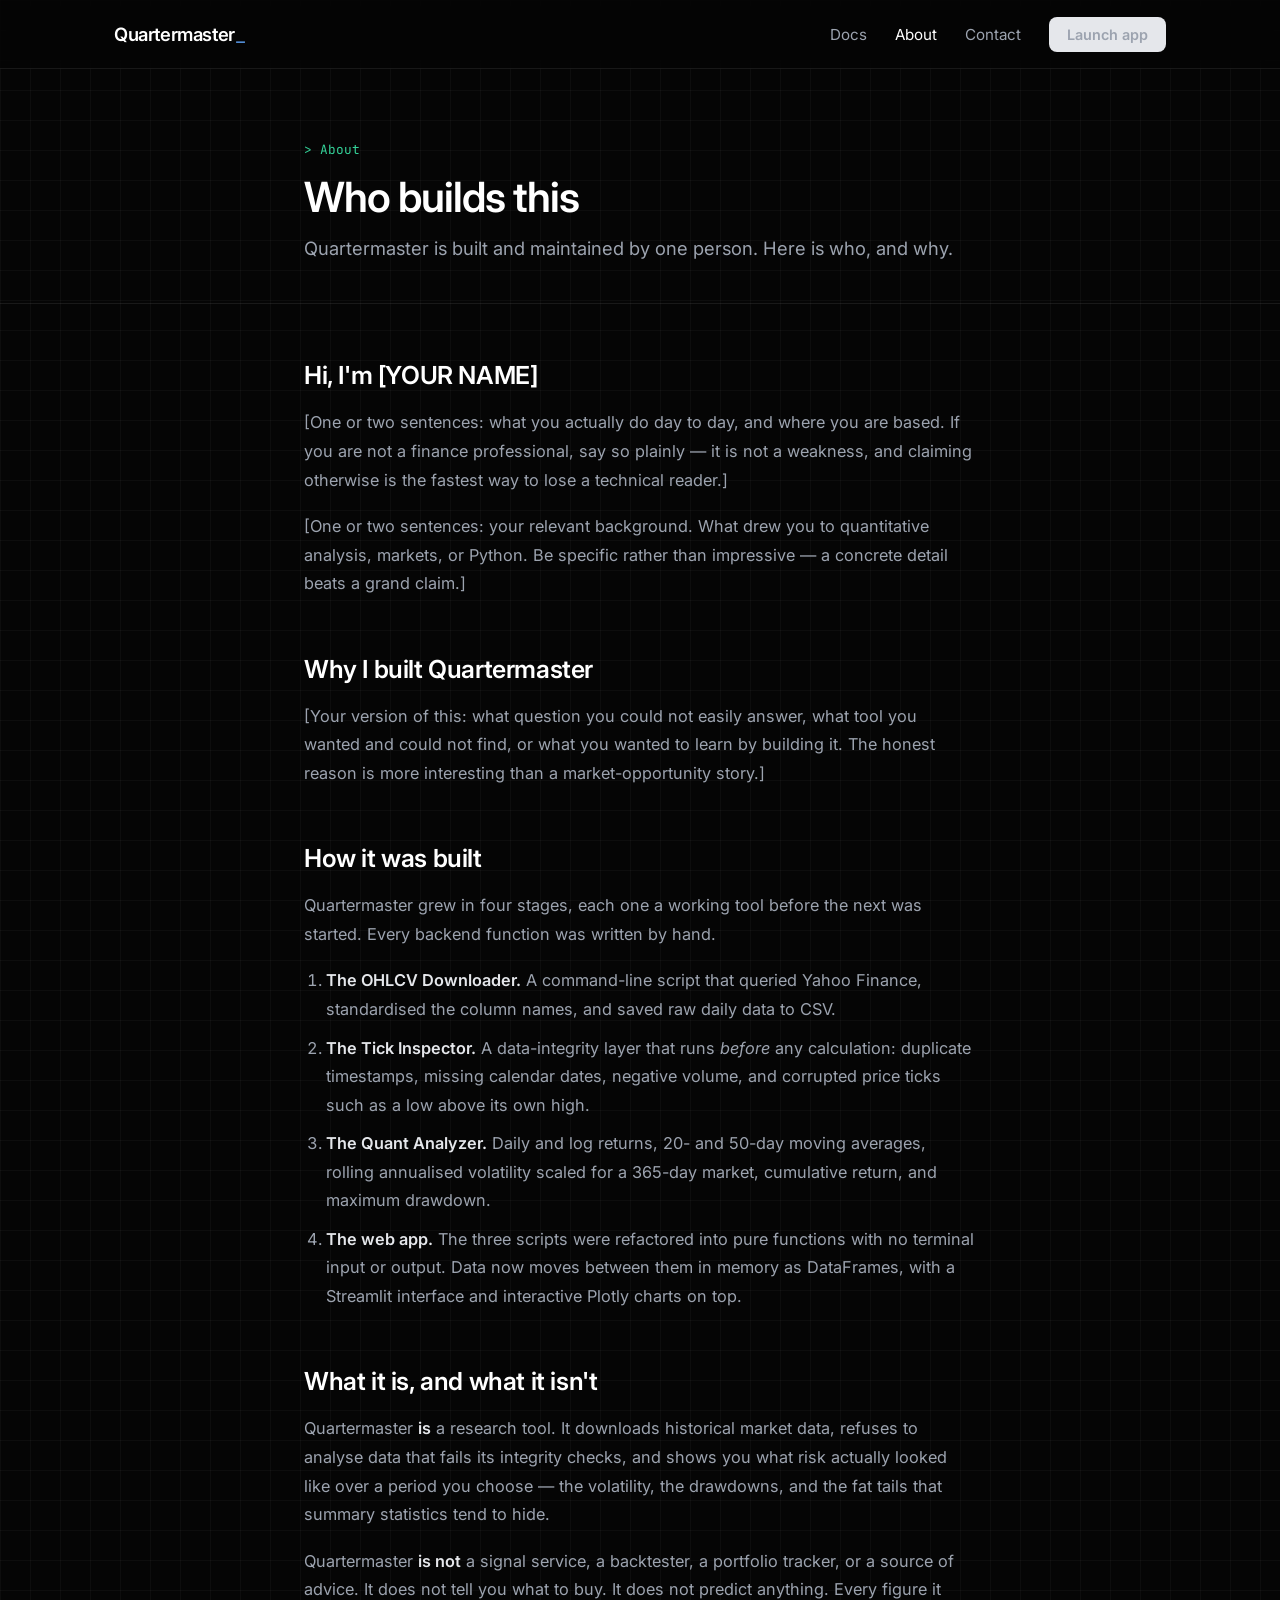
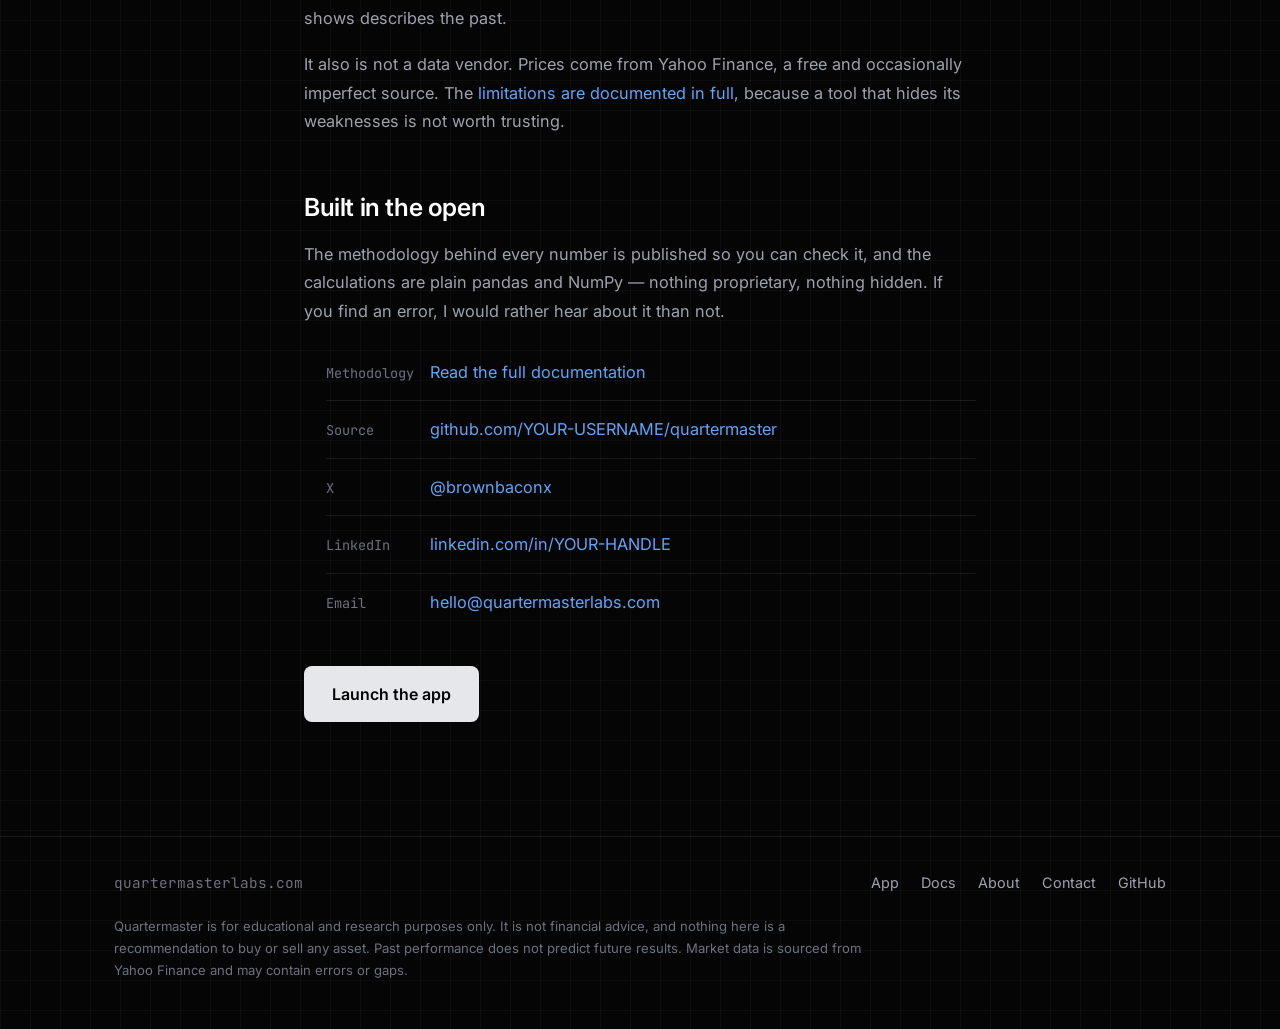
==== site/about.html @ 020c86d5 "updated the website" ====
<!DOCTYPE html>
<html lang="en">
<head>
    <meta charset="UTF-8">
    <meta name="viewport" content="width=device-width, initial-scale=1.0">
    <title>About | Quartermaster</title>
    <meta name="description" content="Who builds Quartermaster, and why.">

    <meta property="og:title" content="About Quartermaster">
    <meta property="og:description" content="Who builds Quartermaster, and why.">
    <meta property="og:type" content="website">
    <meta property="og:url" content="https://quartermasterlabs.com/about.html">
    <meta property="og:image" content="https://quartermasterlabs.com/assets/og-image.png">
    <meta name="twitter:card" content="summary_large_image">

    <link rel="icon" href="assets/favicon.ico">
    <link href="https://fonts.googleapis.com/css2?family=Inter:wght@400;500;600&family=JetBrains+Mono:wght@400;700&display=swap" rel="stylesheet">
    <link rel="stylesheet" href="assets/styles.css">
</head>
<body>

<a class="skip-link" href="#main">Skip to content</a>

<nav class="site-nav">
    <div class="wrap">
        <a class="nav-brand" href="index.html">Quartermaster<span class="mono-accent">_</span></a>
        <div class="nav-links">
            <a href="docs.html">Docs</a>
            <a href="about.html" aria-current="page">About</a>
            <a href="contact.html">Contact</a>
            <a class="cta-button small" href="https://app.quartermasterlabs.com">Launch app</a>
        </div>
    </div>
</nav>

<main id="main">

    <header class="page-header">
        <div class="prose">
            <p class="eyebrow">About</p>
            <h1>Who builds this</h1>
            <p class="lede">
                Quartermaster is built and maintained by one person. Here is who, and why.
            </p>
        </div>
    </header>

    <div class="content">
        <div class="prose">

            <!-- ================================================================
                 PLACEHOLDER — replace everything in this section with your own
                 words. Two or three short paragraphs. State plainly what you
                 actually do; do not inflate it. Understatement reads as credible
                 to the audience you are targeting.
                 ================================================================ -->
            <h2>Hi, I'm [YOUR NAME]</h2>

            <p>
                [One or two sentences: what you actually do day to day, and where you are based.
                If you are not a finance professional, say so plainly — it is not a weakness,
                and claiming otherwise is the fastest way to lose a technical reader.]
            </p>

            <p>
                [One or two sentences: your relevant background. What drew you to quantitative
                analysis, markets, or Python. Be specific rather than impressive — a concrete
                detail beats a grand claim.]
            </p>

            <h2>Why I built Quartermaster</h2>

            <p>
                [Your version of this: what question you could not easily answer, what tool you
                wanted and could not find, or what you wanted to learn by building it. The honest
                reason is more interesting than a market-opportunity story.]
            </p>

            <!-- ============================== end of placeholder section ====== -->

            <h2>How it was built</h2>

            <p>
                Quartermaster grew in four stages, each one a working tool before the next was
                started. Every backend function was written by hand.
            </p>

            <ol>
                <li>
                    <strong>The OHLCV Downloader.</strong> A command-line script that queried
                    Yahoo Finance, standardised the column names, and saved raw daily data to CSV.
                </li>
                <li>
                    <strong>The Tick Inspector.</strong> A data-integrity layer that runs
                    <em>before</em> any calculation: duplicate timestamps, missing calendar dates,
                    negative volume, and corrupted price ticks such as a low above its own high.
                </li>
                <li>
                    <strong>The Quant Analyzer.</strong> Daily and log returns, 20- and 50-day
                    moving averages, rolling annualised volatility scaled for a 365-day market,
                    cumulative return, and maximum drawdown.
                </li>
                <li>
                    <strong>The web app.</strong> The three scripts were refactored into pure
                    functions with no terminal input or output. Data now moves between them in
                    memory as DataFrames, with a Streamlit interface and interactive Plotly charts
                    on top.
                </li>
            </ol>

            <h2>What it is, and what it isn't</h2>

            <p>
                Quartermaster <strong>is</strong> a research tool. It downloads historical market
                data, refuses to analyse data that fails its integrity checks, and shows you what
                risk actually looked like over a period you choose — the volatility, the drawdowns,
                and the fat tails that summary statistics tend to hide.
            </p>

            <p>
                Quartermaster <strong>is not</strong> a signal service, a backtester, a portfolio
                tracker, or a source of advice. It does not tell you what to buy. It does not
                predict anything. Every figure it shows describes the past.
            </p>

            <p>
                It also is not a data vendor. Prices come from Yahoo Finance, a free and
                occasionally imperfect source. The
                <a href="docs.html#limitations">limitations are documented in full</a>, because a
                tool that hides its weaknesses is not worth trusting.
            </p>

            <h2>Built in the open</h2>

            <p>
                The methodology behind every number is published so you can check it, and the
                calculations are plain pandas and NumPy — nothing proprietary, nothing hidden.
                If you find an error, I would rather hear about it than not.
            </p>

            <ul class="link-list">
                <li>
                    <span class="label">Methodology</span>
                    <a href="docs.html">Read the full documentation</a>
                </li>
                <li>
                    <span class="label">Source</span>
                    <!-- PLACEHOLDER: your repo URL, or remove this row if the repo stays private -->
                    <a href="https://github.com/YOUR-USERNAME/quartermaster">github.com/YOUR-USERNAME/quartermaster</a>
                </li>
                <li>
                    <span class="label">X</span>
                    <a href="https://x.com/brownbaconx" rel="me">@brownbaconx</a>
                </li>
                <li>
                    <span class="label">LinkedIn</span>
                    <!-- PLACEHOLDER: your LinkedIn URL -->
                    <a href="https://www.linkedin.com/in/YOUR-HANDLE/" rel="me">linkedin.com/in/YOUR-HANDLE</a>
                </li>
                <li>
                    <span class="label">Email</span>
                    <!-- PLACEHOLDER: confirm this address exists before launch -->
                    <a href="mailto:hello@quartermasterlabs.com">hello@quartermasterlabs.com</a>
                </li>
            </ul>

            <p style="margin-top:36px;">
                <a class="cta-button" href="https://app.quartermasterlabs.com">Launch the app</a>
            </p>

        </div>
    </div>
</main>

<footer class="site-footer">
    <div class="wrap">
        <div class="footer-top">
            <span class="footer-brand">quartermasterlabs.com</span>
            <div class="footer-links">
                <a href="https://app.quartermasterlabs.com">App</a>
                <a href="docs.html">Docs</a>
                <a href="about.html">About</a>
                <a href="contact.html">Contact</a>
                <a href="https://github.com/YOUR-USERNAME/quartermaster">GitHub</a>
            </div>
        </div>
        <p class="disclaimer">
            Quartermaster is for educational and research purposes only. It is not financial advice,
            and nothing here is a recommendation to buy or sell any asset. Past performance does not
            predict future results. Market data is sourced from Yahoo Finance and may contain errors
            or gaps.
        </p>
    </div>
</footer>

</body>
</html>
---- site/assets/styles.css ----
/* ==========================================================================
   Quartermaster — shared stylesheet
   Tokens taken from the original index.html so every page matches.
   ========================================================================== */

:root {
  --bg:          #050505;
  --grid:        rgba(255, 255, 255, 0.03);
  --text:        #E5E7EB;
  --text-muted:  #9CA3AF;
  --text-dim:    #6B7280;
  --white:       #FFFFFF;
  --green:       #34D399;
  --green-bg:    rgba(16, 185, 129, 0.10);
  --green-br:    rgba(16, 185, 129, 0.20);
  --blue:        #60A5FA;
  --red:         #EF4444;
  --rule:        rgba(255, 255, 255, 0.08);
  --panel:       rgba(255, 255, 255, 0.02);

  --sans: 'Inter', -apple-system, BlinkMacSystemFont, 'Segoe UI', sans-serif;
  --mono: 'JetBrains Mono', 'SF Mono', Menlo, Consolas, monospace;

  --wrap: 1100px;   /* nav, footer, wide layouts */
  --prose: 720px;   /* reading width */
}

/* --------------------------------------------------------------- base --- */

*, *::before, *::after { box-sizing: border-box; }

html { scroll-behavior: smooth; }

body {
  font-family: var(--sans);
  background-color: var(--bg);
  background-image:
    linear-gradient(var(--grid) 1px, transparent 1px),
    linear-gradient(90deg, var(--grid) 1px, transparent 1px);
  background-size: 30px 30px;
  color: var(--text);
  margin: 0;
  padding: 0;
  min-height: 100vh;
  display: flex;
  flex-direction: column;
  -webkit-font-smoothing: antialiased;
}

main { flex: 1 0 auto; }

a { color: var(--blue); text-decoration: none; }
a:hover { text-decoration: underline; }

/* Keyboard users must always be able to see where they are. */
a:focus-visible,
button:focus-visible {
  outline: 2px solid var(--green);
  outline-offset: 3px;
  border-radius: 2px;
}

.skip-link {
  position: absolute;
  left: -9999px;
  top: 0;
  background: var(--text);
  color: var(--bg);
  padding: 10px 16px;
  border-radius: 0 0 8px 0;
  font-weight: 600;
  z-index: 100;
}
.skip-link:focus { left: 0; }

.wrap  { max-width: var(--wrap);  margin: 0 auto; padding: 0 24px; }
.prose { max-width: var(--prose); margin: 0 auto; padding: 0 24px; }

.mono-accent { font-family: var(--mono); color: var(--blue); font-weight: 400; }

/* ---------------------------------------------------------------- nav --- */

.site-nav {
  border-bottom: 1px solid var(--rule);
  background: rgba(5, 5, 5, 0.85);
  backdrop-filter: blur(8px);
  position: sticky;
  top: 0;
  z-index: 50;
}

.site-nav .wrap {
  display: flex;
  align-items: center;
  justify-content: space-between;
  gap: 20px;
  height: 68px;
}

.nav-brand {
  font-size: 1.15rem;
  font-weight: 600;
  color: var(--white);
  letter-spacing: -0.4px;
}
.nav-brand:hover { text-decoration: none; }

.nav-links {
  display: flex;
  align-items: center;
  gap: 28px;
  font-size: 0.95rem;
}

.nav-links a {
  color: var(--text-muted);
  transition: color 0.15s;
}
.nav-links a:hover { color: var(--white); text-decoration: none; }
.nav-links a[aria-current="page"] { color: var(--white); }

/* ------------------------------------------------------------ buttons --- */

.cta-button {
  display: inline-block;
  padding: 14px 28px;
  background-color: var(--text);
  color: var(--bg);
  text-decoration: none;
  border-radius: 8px;
  font-weight: 600;
  font-size: 1rem;
  transition: background-color 0.2s, transform 0.1s;
}
.cta-button:hover { background-color: var(--white); text-decoration: none; }
.cta-button:active { transform: scale(0.98); }

.cta-button.small { padding: 9px 18px; font-size: 0.9rem; }

.ghost-button {
  display: inline-block;
  padding: 13px 27px;
  border: 1px solid var(--rule);
  border-radius: 8px;
  color: var(--text);
  font-weight: 500;
  font-size: 1rem;
  transition: border-color 0.2s, background-color 0.2s;
}
.ghost-button:hover {
  border-color: var(--text-dim);
  background: var(--panel);
  text-decoration: none;
}

/* --------------------------------------------------------------- home --- */

.hero {
  display: flex;
  flex-direction: column;
  justify-content: center;
  align-items: center;
  text-align: center;
  min-height: calc(100vh - 68px - 180px);
  padding: 80px 20px;
}

.hero .container { max-width: 700px; }

.status-badge {
  display: inline-flex;
  align-items: center;
  background-color: var(--green-bg);
  border: 1px solid var(--green-br);
  padding: 6px 14px;
  border-radius: 20px;
  font-family: var(--mono);
  font-size: 0.85rem;
  color: var(--green);
  margin-bottom: 24px;
  text-transform: uppercase;
  letter-spacing: 1px;
}

.dot {
  width: 8px;
  height: 8px;
  background-color: var(--green);
  border-radius: 50%;
  margin-right: 10px;
  box-shadow: 0 0 8px var(--green);
  animation: pulse 2s infinite;
}

@keyframes pulse {
  0%   { opacity: 1; }
  50%  { opacity: 0.3; }
  100% { opacity: 1; }
}

@media (prefers-reduced-motion: reduce) {
  .dot { animation: none; }
  html { scroll-behavior: auto; }
}

.hero h1 {
  font-size: 3.5rem;
  margin: 0 0 16px 0;
  letter-spacing: -1.5px;
  font-weight: 600;
  color: var(--white);
}

p.description {
  font-size: 1.2rem;
  line-height: 1.6;
  color: var(--text-muted);
  margin-bottom: 40px;
}

.features {
  display: flex;
  justify-content: center;
  flex-wrap: wrap;
  gap: 24px;
  margin-bottom: 48px;
  font-family: var(--mono);
  font-size: 0.9rem;
  color: var(--text-dim);
}
.features span::before {
  content: '>';
  color: var(--green);
  margin-right: 6px;
}

.hero-actions {
  display: flex;
  gap: 14px;
  justify-content: center;
  flex-wrap: wrap;
}

/* --------------------------------------------------------- page header --- */

.page-header {
  padding: 72px 0 40px;
  border-bottom: 1px solid var(--rule);
  margin-bottom: 48px;
}

.page-header h1 {
  font-size: 2.6rem;
  font-weight: 600;
  letter-spacing: -1px;
  color: var(--white);
  margin: 0 0 12px;
}

.page-header .lede {
  font-size: 1.15rem;
  line-height: 1.6;
  color: var(--text-muted);
  margin: 0;
}

.eyebrow {
  font-family: var(--mono);
  font-size: 0.8rem;
  color: var(--green);
  margin: 0 0 14px;
}
.eyebrow::before { content: '> '; }

/* --------------------------------------------------------- prose body --- */

.content { padding-bottom: 96px; }

.content h2 {
  font-size: 1.55rem;
  font-weight: 600;
  color: var(--white);
  letter-spacing: -0.4px;
  margin: 56px 0 18px;
  scroll-margin-top: 90px;
}

.content h3 {
  font-size: 1.15rem;
  font-weight: 600;
  color: var(--text);
  margin: 36px 0 12px;
  scroll-margin-top: 90px;
}

.content p,
.content li {
  font-size: 1.02rem;
  line-height: 1.75;
  color: var(--text-muted);
}

.content p { margin: 0 0 18px; }

.content strong { color: var(--text); font-weight: 600; }

.content ul, .content ol { padding-left: 22px; margin: 0 0 20px; }
.content li { margin-bottom: 10px; }

.content hr {
  border: 0;
  border-top: 1px solid var(--rule);
  margin: 56px 0;
}

code {
  font-family: var(--mono);
  font-size: 0.88em;
  background: var(--panel);
  border: 1px solid var(--rule);
  border-radius: 4px;
  padding: 2px 6px;
  color: var(--text);
}

pre {
  font-family: var(--mono);
  font-size: 0.86rem;
  line-height: 1.6;
  background: var(--panel);
  border: 1px solid var(--rule);
  border-radius: 8px;
  padding: 18px 20px;
  overflow-x: auto;
  color: var(--text);
}
pre code { background: none; border: 0; padding: 0; }

blockquote {
  margin: 0 0 24px;
  padding: 16px 20px;
  border-left: 2px solid var(--green);
  background: var(--panel);
  border-radius: 0 8px 8px 0;
}
blockquote p:last-child { margin-bottom: 0; }

/* -------------------------------------------------------------- table --- */

.table-scroll { overflow-x: auto; margin: 0 0 24px; }

table {
  width: 100%;
  border-collapse: collapse;
  font-size: 0.95rem;
  min-width: 480px;
}

th, td {
  text-align: left;
  padding: 12px 14px;
  border-bottom: 1px solid var(--rule);
  vertical-align: top;
}

th {
  color: var(--text);
  font-weight: 600;
  font-size: 0.85rem;
  letter-spacing: 0.3px;
  border-bottom-color: var(--text-dim);
}

td { color: var(--text-muted); line-height: 1.6; }

.tag-stop { color: var(--red); font-family: var(--mono); font-size: 0.85rem; }
.tag-warn { color: var(--green); font-family: var(--mono); font-size: 0.85rem; }

/* --------------------------------------------------------------- card --- */

.card {
  border: 1px solid var(--rule);
  border-radius: 10px;
  padding: 24px 26px;
  background: var(--panel);
  margin: 0 0 20px;
}
.card h3 { margin-top: 0; }
.card p:last-child { margin-bottom: 0; }

.link-list { list-style: none; padding: 0; margin: 0; }
.link-list li {
  display: flex;
  gap: 14px;
  align-items: baseline;
  padding: 14px 0;
  border-bottom: 1px solid var(--rule);
  margin: 0;
}
.link-list li:last-child { border-bottom: 0; }
.link-list .label {
  font-family: var(--mono);
  font-size: 0.85rem;
  color: var(--text-dim);
  min-width: 90px;
  flex-shrink: 0;
}

.meta-line {
  font-family: var(--mono);
  font-size: 0.82rem;
  color: var(--text-dim);
  margin: 0 0 40px;
}

/* --------------------------------------------------------- docs layout --- */

.docs-layout {
  display: grid;
  grid-template-columns: 220px minmax(0, 1fr);
  gap: 56px;
  align-items: start;
}

/* Grid children default to min-width:auto, which lets a wide <pre> or table
   stretch the whole track and push the page sideways on a phone. */
.docs-layout > * { min-width: 0; }

.toc {
  position: sticky;
  top: 92px;
  font-size: 0.9rem;
  border-left: 1px solid var(--rule);
  padding-left: 18px;
}

.toc p {
  font-family: var(--mono);
  font-size: 0.78rem;
  color: var(--text-dim);
  text-transform: uppercase;
  letter-spacing: 1px;
  margin: 0 0 14px;
}

.toc ol { list-style: none; padding: 0; margin: 0; counter-reset: toc; }
.toc li { margin-bottom: 9px; }
.toc a { color: var(--text-muted); }
.toc a:hover { color: var(--white); text-decoration: none; }

/* ------------------------------------------------------------- footer --- */

.site-footer {
  border-top: 1px solid var(--rule);
  padding: 36px 0 48px;
  flex-shrink: 0;
}

.footer-top {
  display: flex;
  justify-content: space-between;
  align-items: center;
  flex-wrap: wrap;
  gap: 16px;
  margin-bottom: 24px;
}

.footer-links {
  display: flex;
  gap: 22px;
  font-size: 0.9rem;
  flex-wrap: wrap;
}
.footer-links a { color: var(--text-muted); }
.footer-links a:hover { color: var(--white); text-decoration: none; }

.footer-brand {
  font-family: var(--mono);
  font-size: 0.9rem;
  color: var(--text-dim);
}

.disclaimer {
  font-size: 0.82rem;
  line-height: 1.65;
  color: var(--text-dim);
  margin: 0;
  max-width: 760px;
}

/* --------------------------------------------------------------- math --- */

.katex { font-size: 1.04em; }
.katex-display {
  overflow-x: auto;
  overflow-y: hidden;
  padding: 8px 0 12px;
  margin: 0 0 20px;
}

/* --------------------------------------------------------- responsive --- */

@media (max-width: 860px) {
  .docs-layout { grid-template-columns: 1fr; gap: 32px; }
  .toc {
    position: static;
    border-left: 0;
    border-bottom: 1px solid var(--rule);
    padding: 0 0 24px;
  }
  .toc ol { columns: 2; column-gap: 24px; }
}

@media (max-width: 680px) {
  .site-nav .wrap { height: auto; padding-top: 14px; padding-bottom: 14px; flex-wrap: wrap; }
  .nav-links { gap: 18px; font-size: 0.9rem; width: 100%; }
  .hero h1 { font-size: 2.4rem; letter-spacing: -1px; }
  .page-header { padding-top: 48px; }
  .page-header h1 { font-size: 2rem; }
  p.description { font-size: 1.05rem; }
  .features { gap: 14px; font-size: 0.82rem; }
  .link-list li { flex-direction: column; gap: 4px; }
  .toc ol { columns: 1; }
}
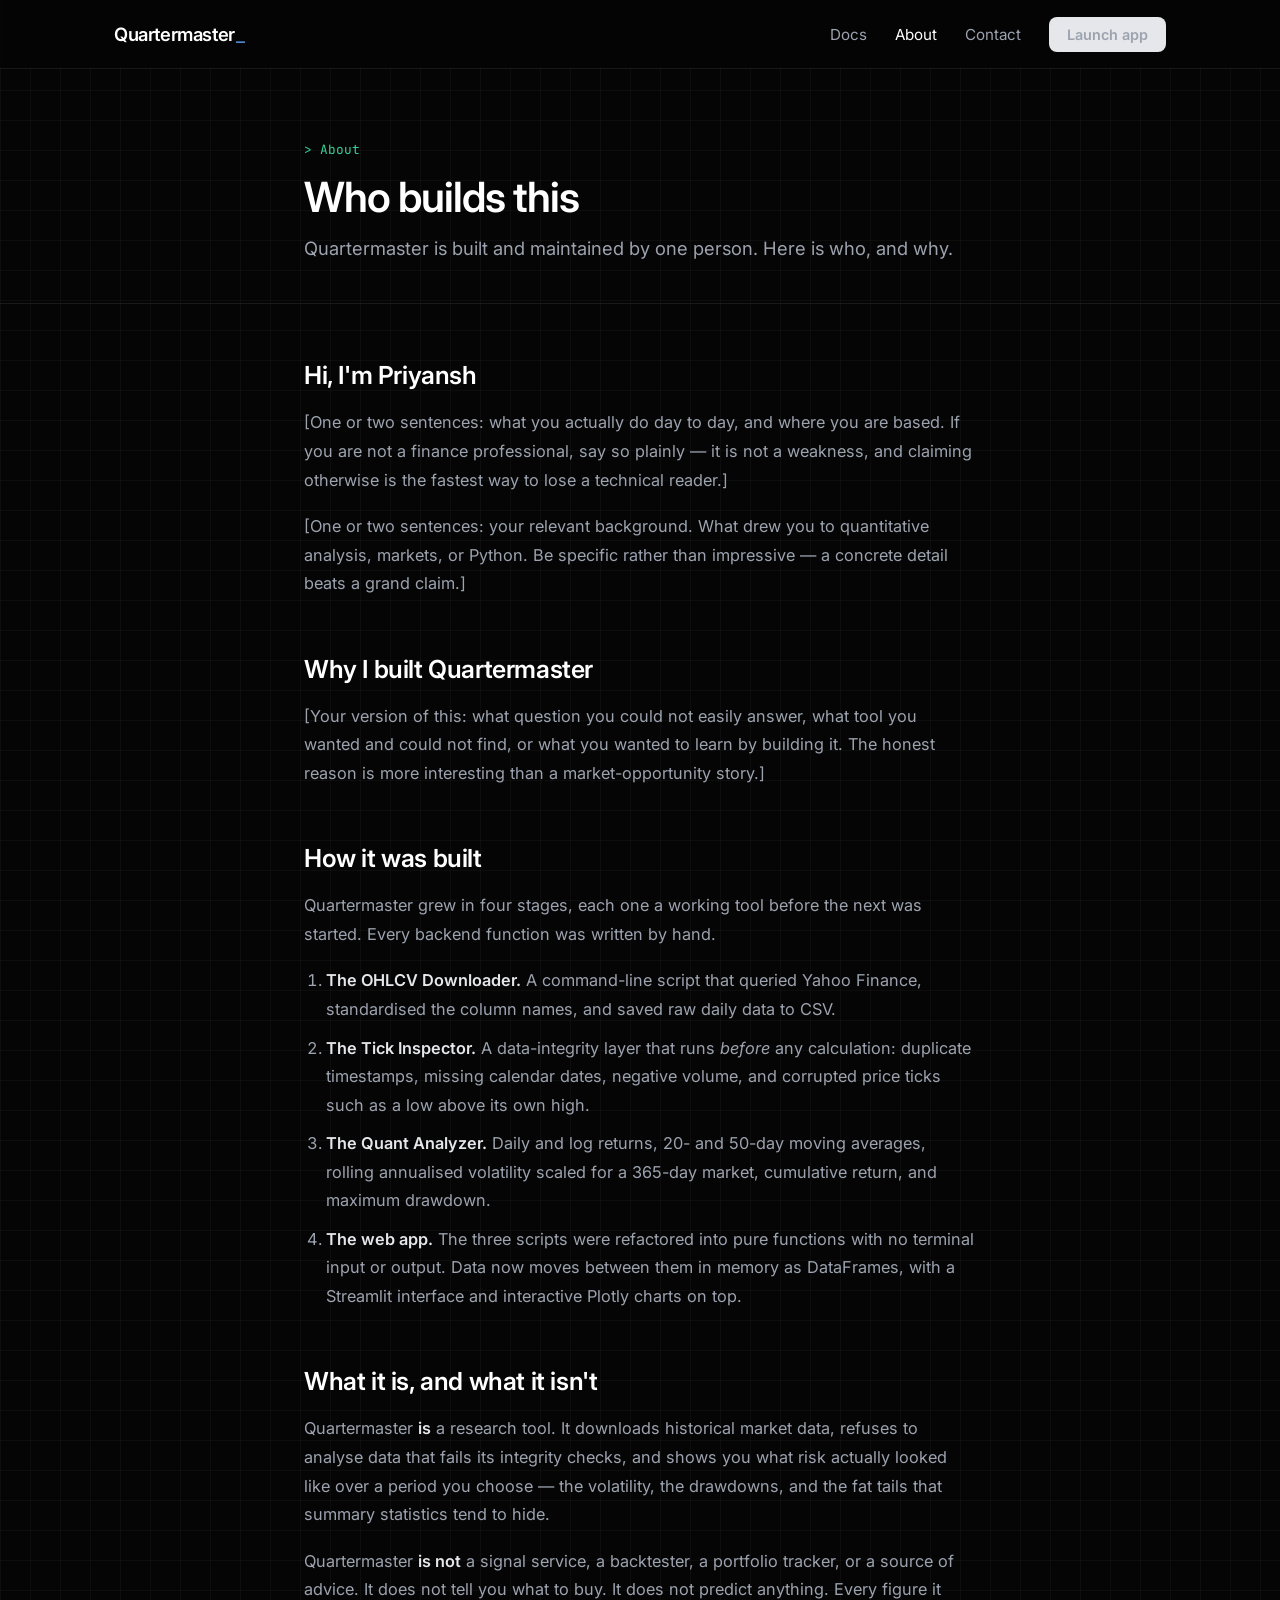
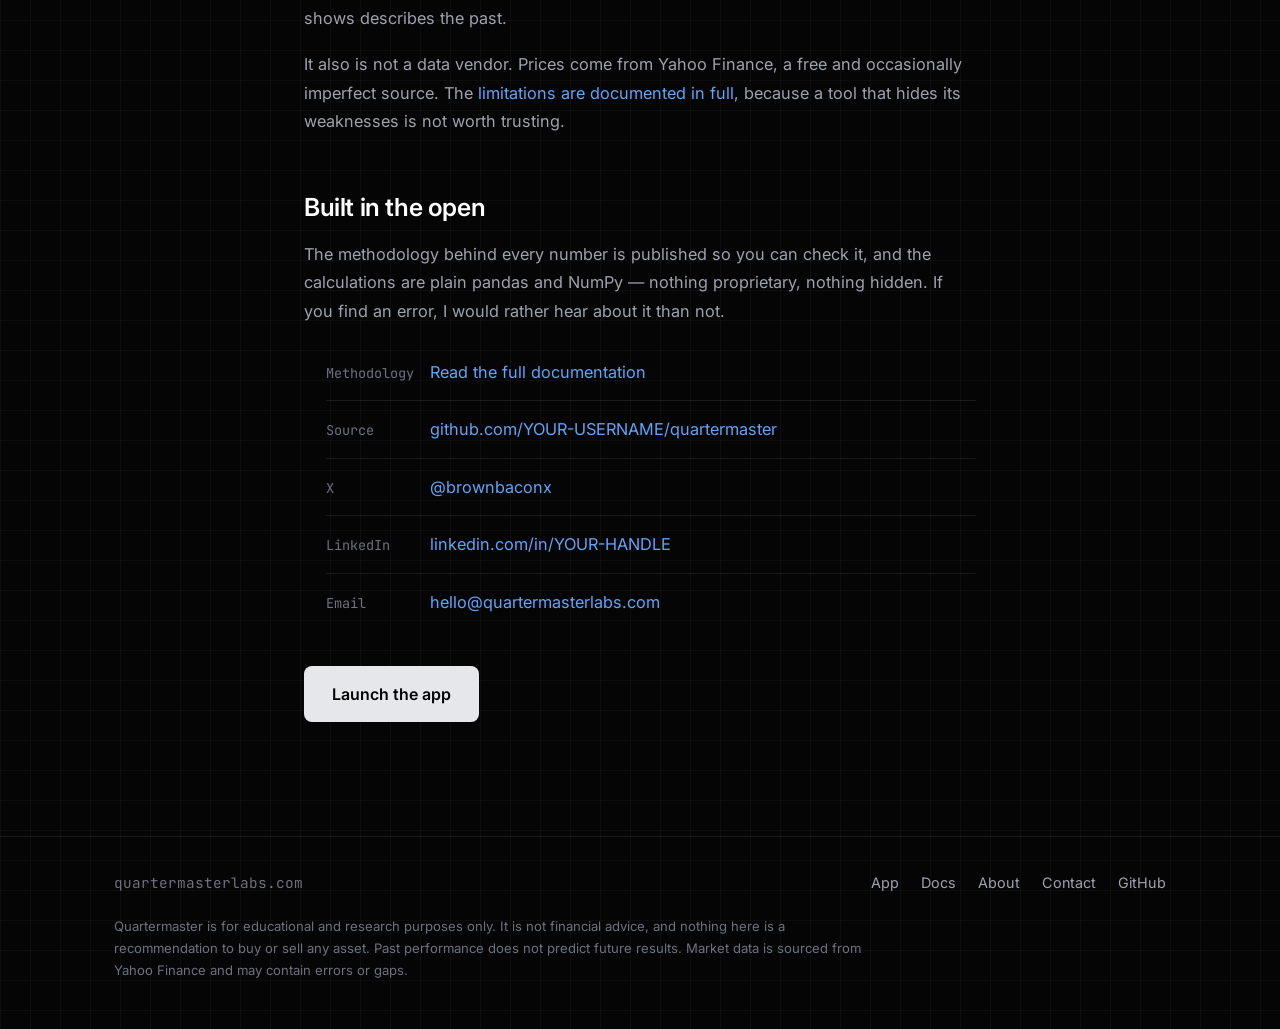
==== commit f56854ab: "fe fixes" ====
--- a/site/about.html
+++ b/site/about.html
@@ -23,7 +23,7 @@
 
 <nav class="site-nav">
     <div class="wrap">
-        <a class="nav-brand" href="index.html">Quartermaster<span class="mono-accent">_</span></a>
+        <a class="nav-brand" href="/">Quartermaster<span class="mono-accent">_</span></a>
         <div class="nav-links">
             <a href="docs.html">Docs</a>
             <a href="about.html" aria-current="page">About</a>
@@ -54,7 +54,7 @@
                  actually do; do not inflate it. Understatement reads as credible
                  to the audience you are targeting.
                  ================================================================ -->
-            <h2>Hi, I'm [YOUR NAME]</h2>
+            <h2>Hi, I'm Priyansh</h2>
 
             <p>
                 [One or two sentences: what you actually do day to day, and where you are based.
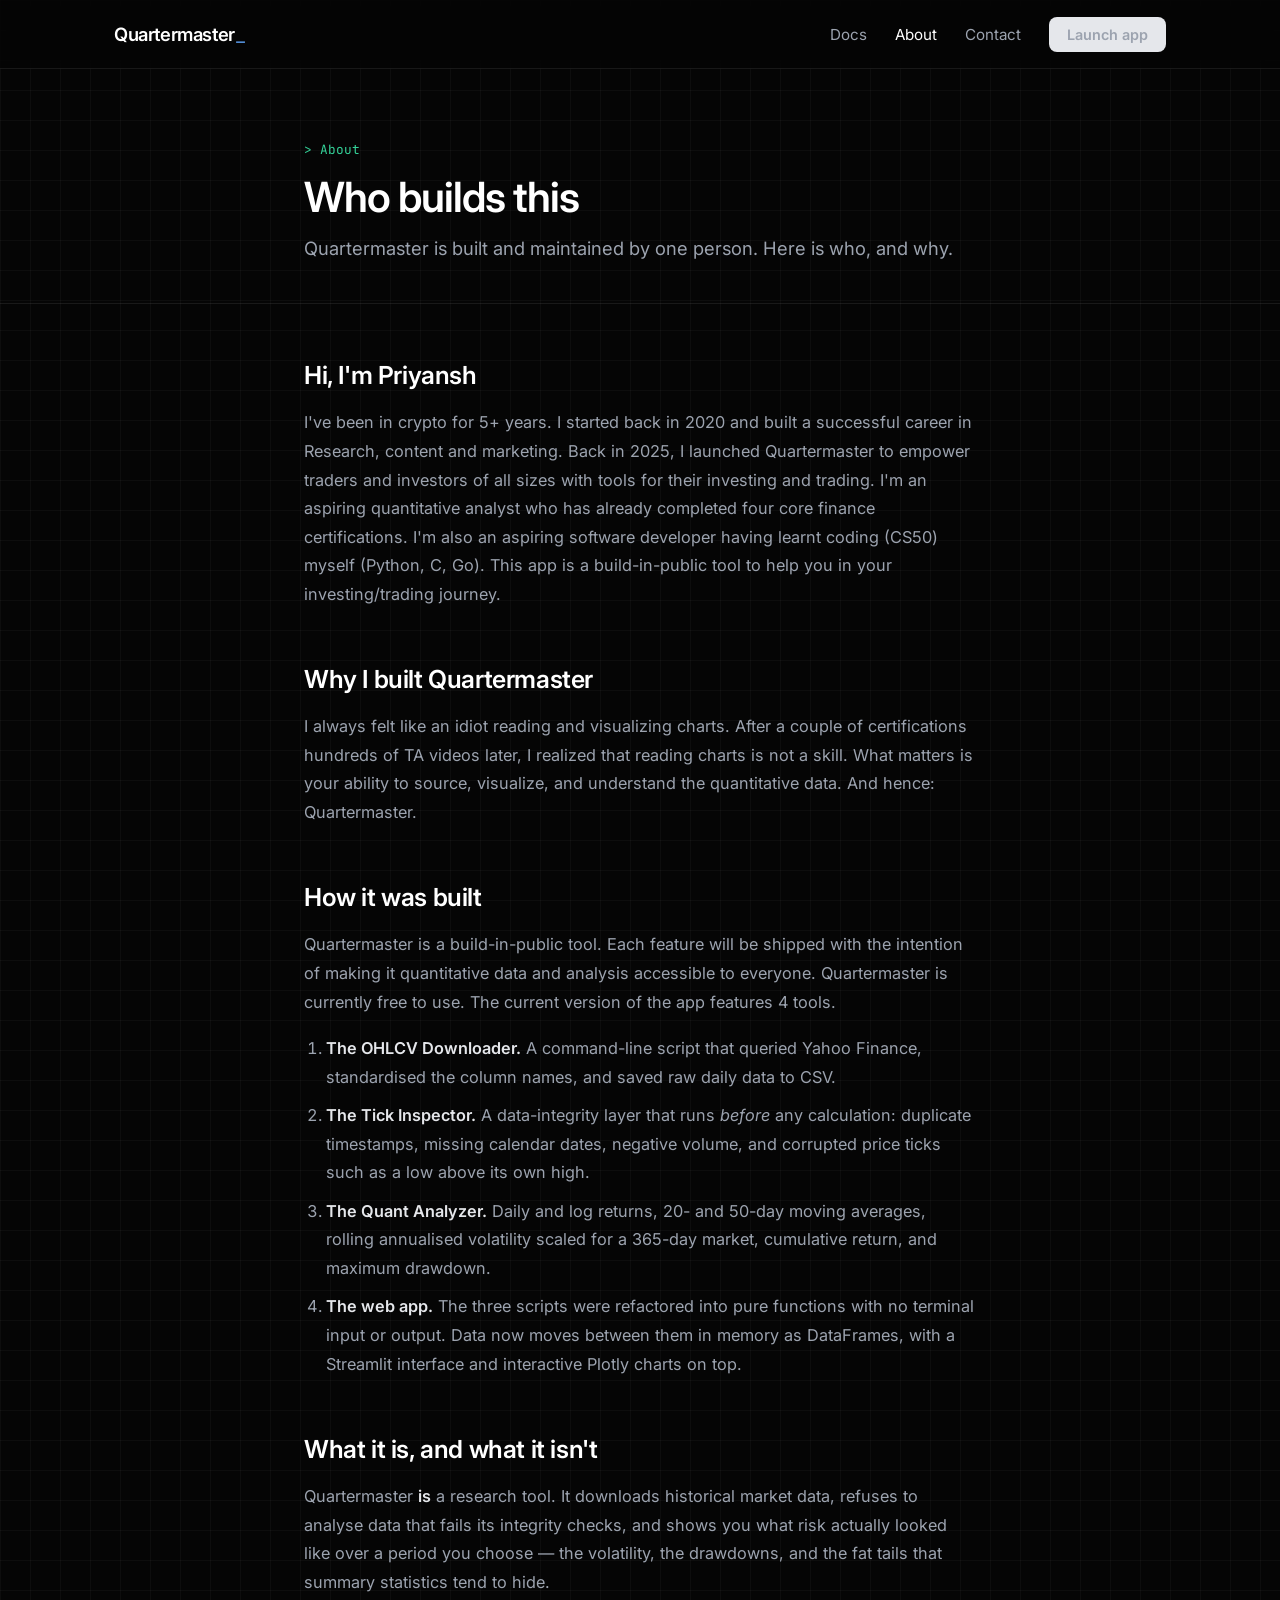
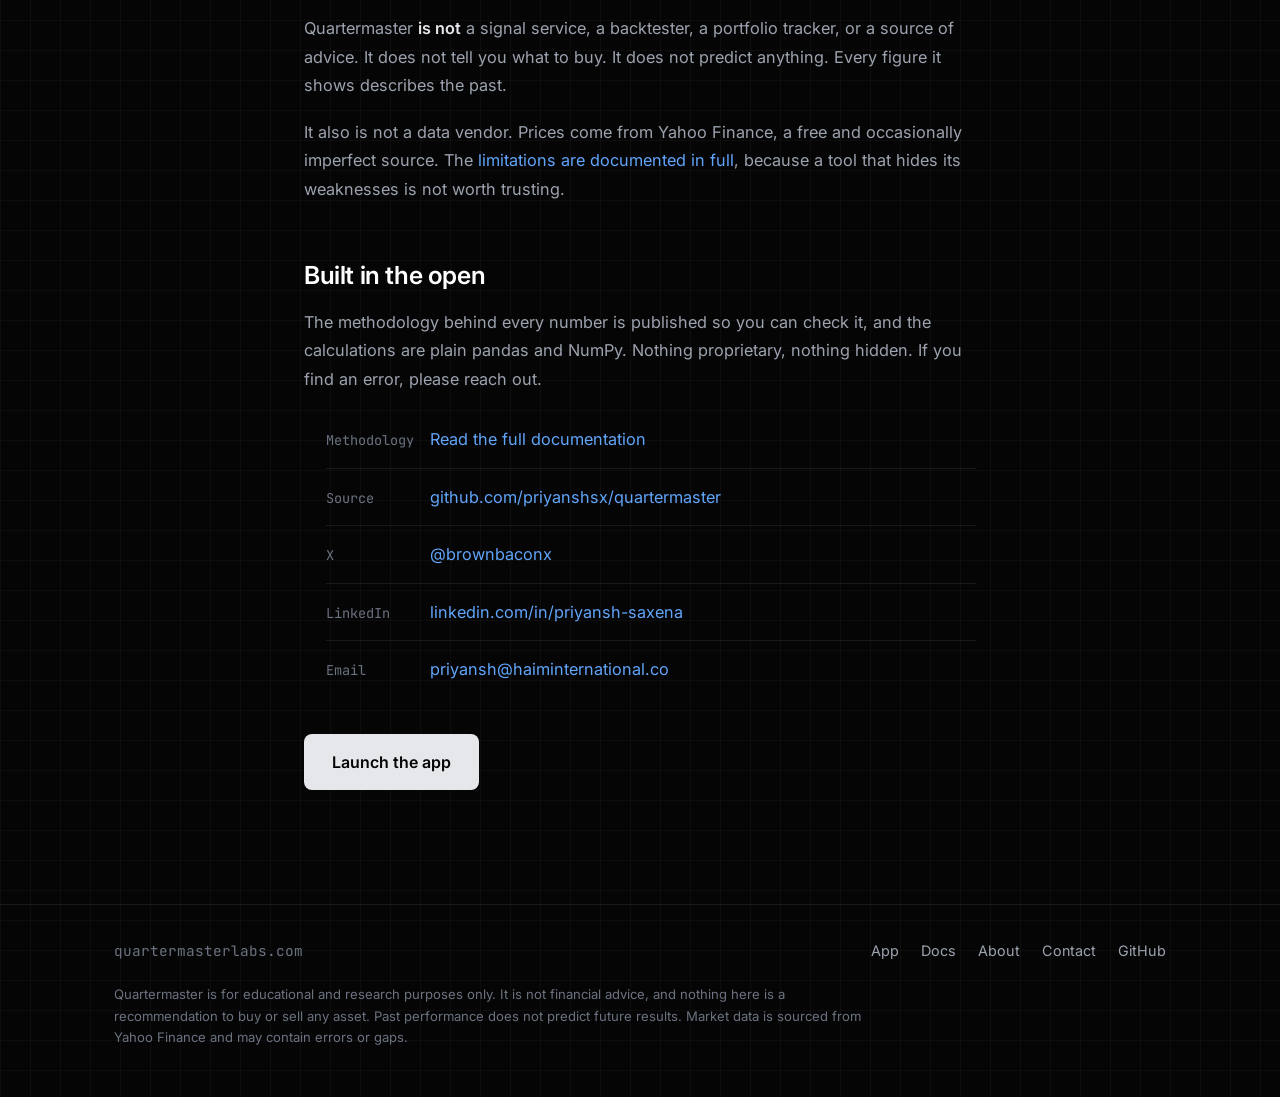
==== commit 1d002e9c: "updated the about page" ====
--- a/site/about.html
+++ b/site/about.html
@@ -48,41 +48,29 @@
     <div class="content">
         <div class="prose">
 
-            <!-- ================================================================
-                 PLACEHOLDER — replace everything in this section with your own
-                 words. Two or three short paragraphs. State plainly what you
-                 actually do; do not inflate it. Understatement reads as credible
-                 to the audience you are targeting.
-                 ================================================================ -->
             <h2>Hi, I'm Priyansh</h2>
 
             <p>
-                [One or two sentences: what you actually do day to day, and where you are based.
-                If you are not a finance professional, say so plainly — it is not a weakness,
-                and claiming otherwise is the fastest way to lose a technical reader.]
-            </p>
-
-            <p>
-                [One or two sentences: your relevant background. What drew you to quantitative
-                analysis, markets, or Python. Be specific rather than impressive — a concrete
-                detail beats a grand claim.]
+                I've been in crypto for 5+ years. I started back in 2020 and built a successful career in Research, content and marketing. 
+                Back in 2025, I launched Quartermaster to empower traders and investors of all sizes with tools for their investing and trading. 
+                I'm an aspiring quantitative analyst who has already completed four core finance certifications. I'm also an aspiring software developer having learnt coding (CS50) myself (Python, C, Go).
+                This app is a build-in-public tool to help you in your investing/trading journey. 
             </p>
 
             <h2>Why I built Quartermaster</h2>
 
             <p>
-                [Your version of this: what question you could not easily answer, what tool you
-                wanted and could not find, or what you wanted to learn by building it. The honest
-                reason is more interesting than a market-opportunity story.]
+                I always felt like an idiot reading and visualizing charts. After a couple of certifications hundreds of TA videos later, 
+                I realized that reading charts is not a skill. What matters is your ability to source, visualize, and understand the quantitative data. 
+                And hence: Quartermaster. 
             </p>
-
-            <!-- ============================== end of placeholder section ====== -->
 
             <h2>How it was built</h2>
 
             <p>
-                Quartermaster grew in four stages, each one a working tool before the next was
-                started. Every backend function was written by hand.
+                Quartermaster is a build-in-public tool. Each feature will be shipped with the intention of making it quantitative data and analysis accessible to everyone. 
+                Quartermaster is currently free to use. 
+                The current version of the app features 4 tools. 
             </p>
 
             <ol>
@@ -134,8 +122,8 @@
 
             <p>
                 The methodology behind every number is published so you can check it, and the
-                calculations are plain pandas and NumPy — nothing proprietary, nothing hidden.
-                If you find an error, I would rather hear about it than not.
+                calculations are plain pandas and NumPy. Nothing proprietary, nothing hidden.
+                If you find an error, please reach out.
             </p>
 
             <ul class="link-list">
@@ -146,7 +134,7 @@
                 <li>
                     <span class="label">Source</span>
                     <!-- PLACEHOLDER: your repo URL, or remove this row if the repo stays private -->
-                    <a href="https://github.com/YOUR-USERNAME/quartermaster">github.com/YOUR-USERNAME/quartermaster</a>
+                    <a href="https://github.com/priyanshsx/quartermaster">github.com/priyanshsx/quartermaster</a>
                 </li>
                 <li>
                     <span class="label">X</span>
@@ -154,13 +142,11 @@
                 </li>
                 <li>
                     <span class="label">LinkedIn</span>
-                    <!-- PLACEHOLDER: your LinkedIn URL -->
-                    <a href="https://www.linkedin.com/in/YOUR-HANDLE/" rel="me">linkedin.com/in/YOUR-HANDLE</a>
+                    <a href="https://www.linkedin.com/in/priyansh-saxena/" rel="me">linkedin.com/in/priyansh-saxena</a>
                 </li>
                 <li>
                     <span class="label">Email</span>
-                    <!-- PLACEHOLDER: confirm this address exists before launch -->
-                    <a href="mailto:hello@quartermasterlabs.com">hello@quartermasterlabs.com</a>
+                    <a href="mailto:priyansh@haiminternational.co">priyansh@haiminternational.co</a>
                 </li>
             </ul>
 
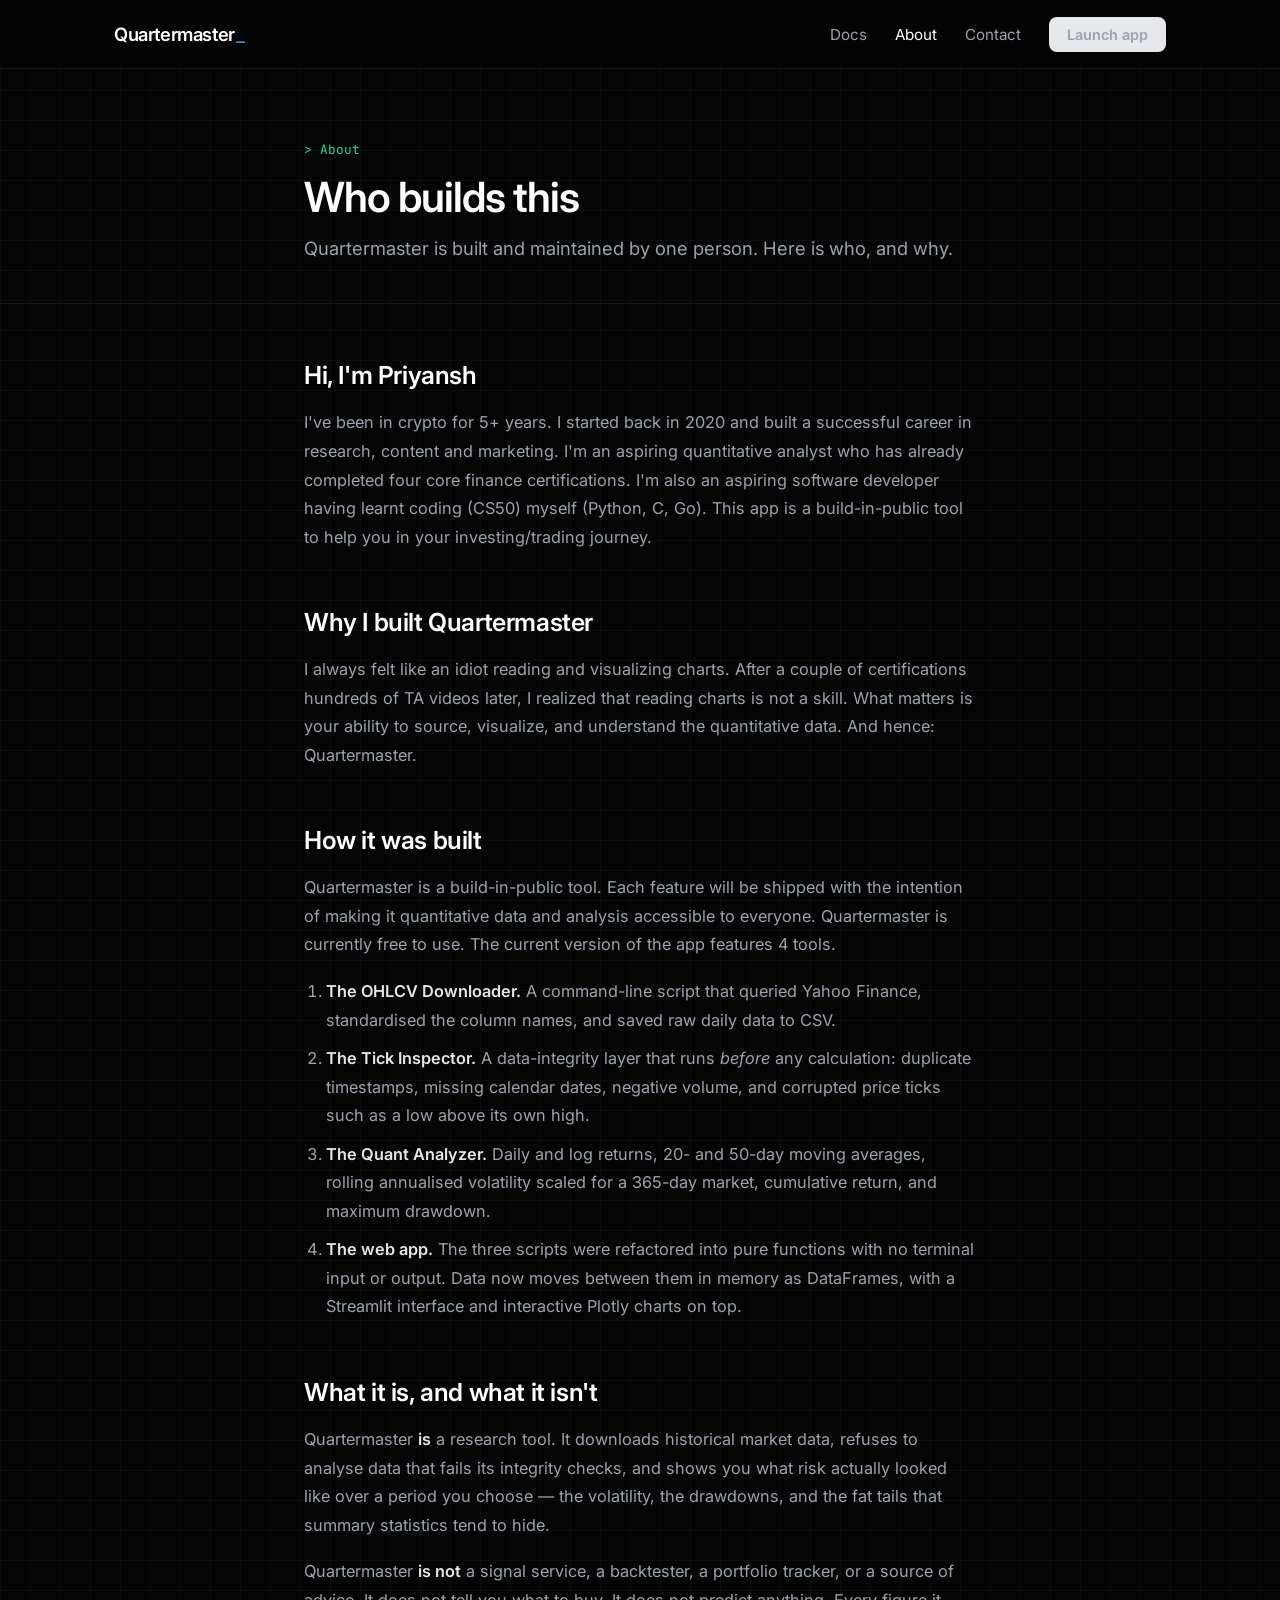
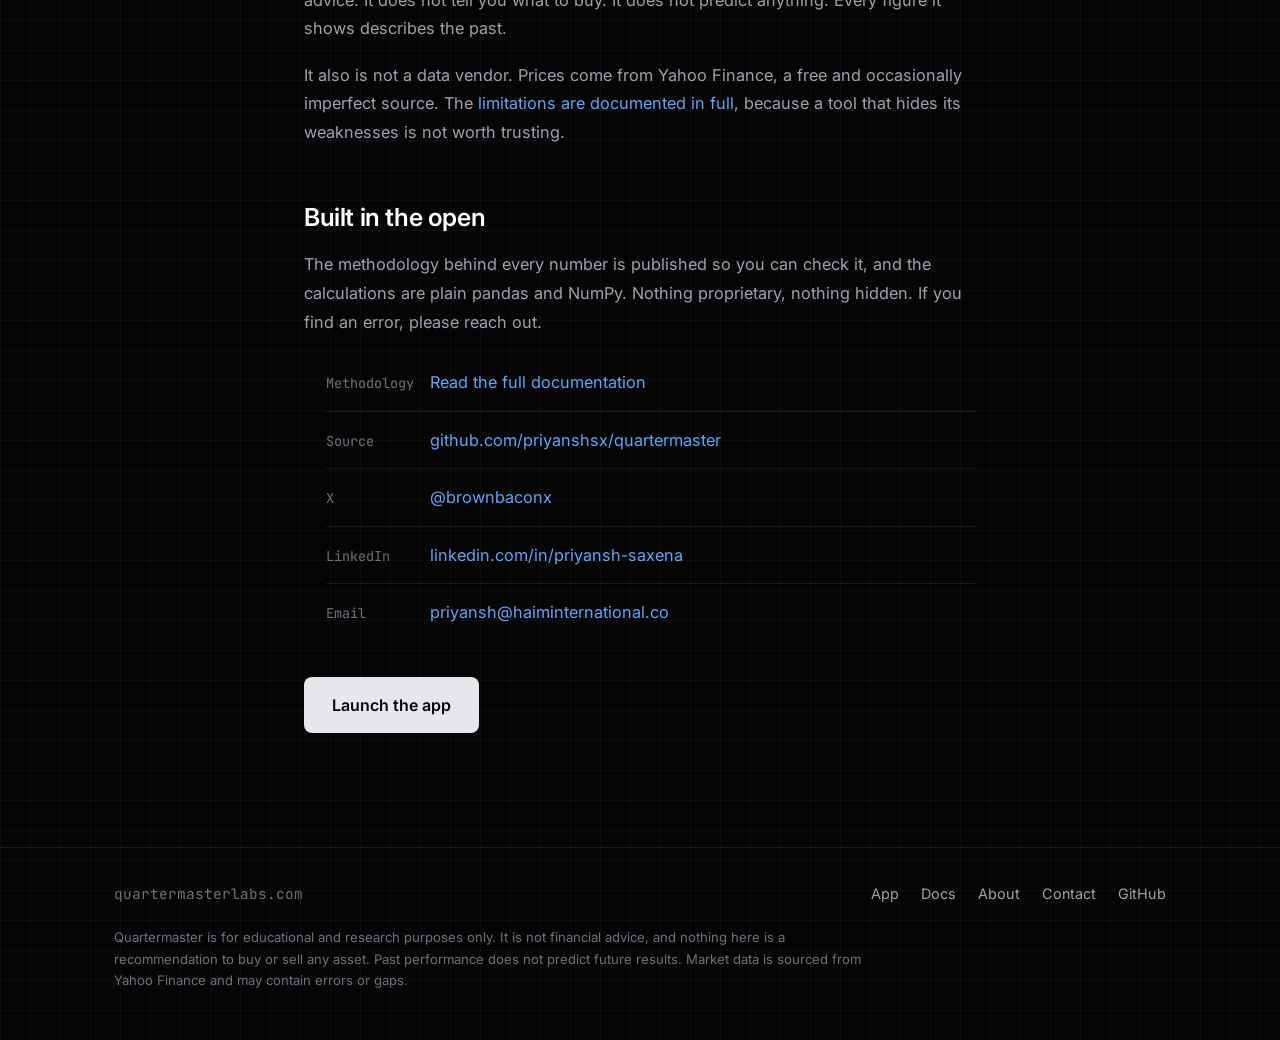
==== commit dcfe656b: "more fixes to the about page" ====
--- a/site/about.html
+++ b/site/about.html
@@ -51,8 +51,7 @@
             <h2>Hi, I'm Priyansh</h2>
 
             <p>
-                I've been in crypto for 5+ years. I started back in 2020 and built a successful career in Research, content and marketing. 
-                Back in 2025, I launched Quartermaster to empower traders and investors of all sizes with tools for their investing and trading. 
+                I've been in crypto for 5+ years. I started back in 2020 and built a successful career in research, content and marketing.  
                 I'm an aspiring quantitative analyst who has already completed four core finance certifications. I'm also an aspiring software developer having learnt coding (CS50) myself (Python, C, Go).
                 This app is a build-in-public tool to help you in your investing/trading journey. 
             </p>
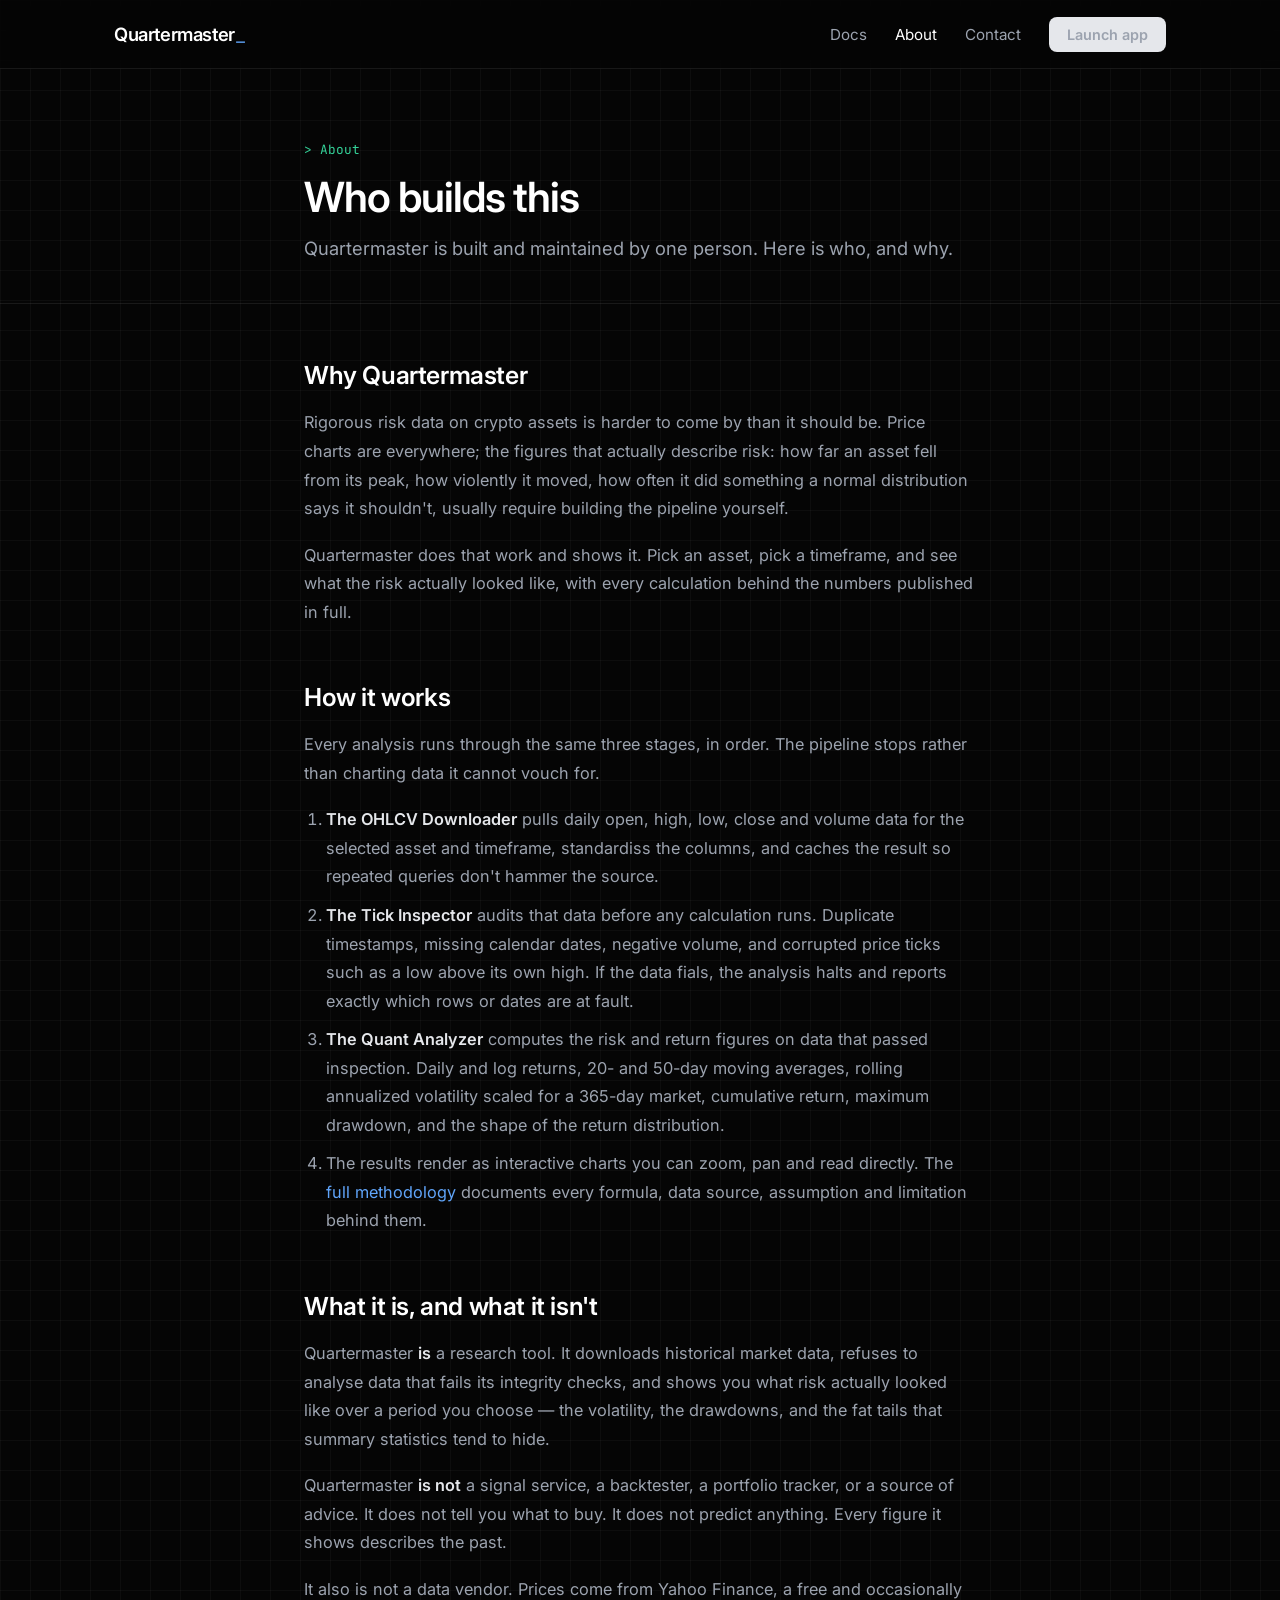
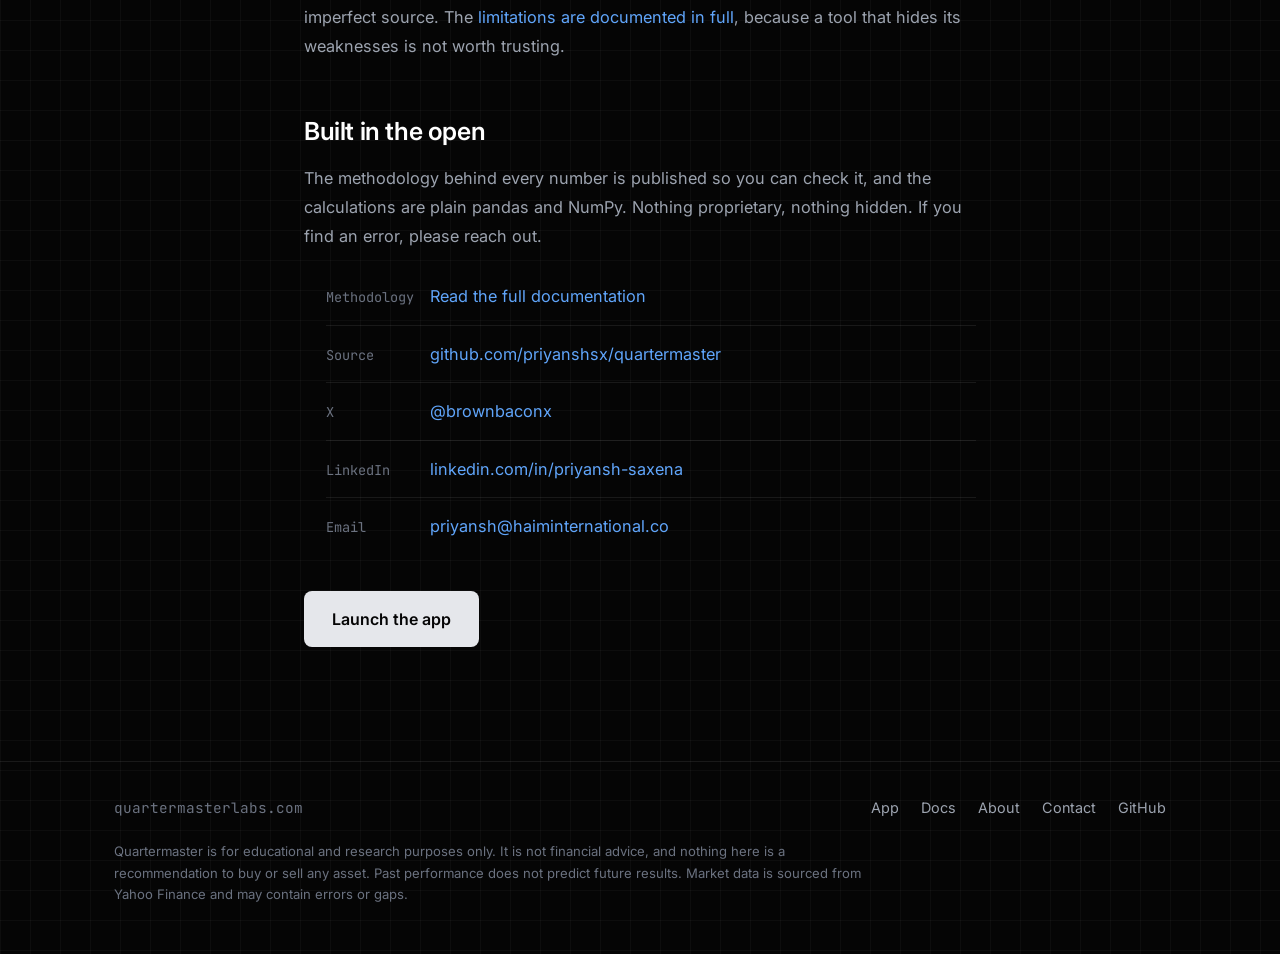
==== commit 8b99e4f8: "updated the about page" ====
--- a/site/about.html
+++ b/site/about.html
@@ -14,6 +14,8 @@
     <meta name="twitter:card" content="summary_large_image">
 
     <link rel="icon" href="assets/favicon.ico">
+    <link rel="apple-touch-icon" href="assets/favicon-180.png">
+    <link rel="icon" type="image/png" sizes="192x192" href="assets/favicon-192.png">
     <link href="https://fonts.googleapis.com/css2?family=Inter:wght@400;500;600&family=JetBrains+Mono:wght@400;700&display=swap" rel="stylesheet">
     <link rel="stylesheet" href="assets/styles.css">
 </head>
@@ -48,50 +50,45 @@
     <div class="content">
         <div class="prose">
 
-            <h2>Hi, I'm Priyansh</h2>
+            </p>
+
+            <h2>Why Quartermaster</h2>
 
             <p>
-                I've been in crypto for 5+ years. I started back in 2020 and built a successful career in research, content and marketing.  
-                I'm an aspiring quantitative analyst who has already completed four core finance certifications. I'm also an aspiring software developer having learnt coding (CS50) myself (Python, C, Go).
-                This app is a build-in-public tool to help you in your investing/trading journey. 
+                Rigorous risk data on crypto assets is harder to come by than it should be. 
+                Price charts are everywhere; the figures that actually describe risk: how far an asset fell from its peak, how violently it moved, how often it did something a normal distribution says it shouldn't, usually require building the pipeline yourself.
             </p>
 
-            <h2>Why I built Quartermaster</h2>
+            <p>
+                Quartermaster does that work and shows it. Pick an asset, pick a timeframe, and see what the risk actually looked like, with every calculation behind the numbers published in full.
+            </p>
+
+            <h2>How it works</h2>
 
             <p>
-                I always felt like an idiot reading and visualizing charts. After a couple of certifications hundreds of TA videos later, 
-                I realized that reading charts is not a skill. What matters is your ability to source, visualize, and understand the quantitative data. 
-                And hence: Quartermaster. 
-            </p>
-
-            <h2>How it was built</h2>
-
-            <p>
-                Quartermaster is a build-in-public tool. Each feature will be shipped with the intention of making it quantitative data and analysis accessible to everyone. 
-                Quartermaster is currently free to use. 
-                The current version of the app features 4 tools. 
+            Every analysis runs through the same three stages, in order. The pipeline
+            stops rather than charting data it cannot vouch for.
             </p>
 
             <ol>
                 <li>
-                    <strong>The OHLCV Downloader.</strong> A command-line script that queried
-                    Yahoo Finance, standardised the column names, and saved raw daily data to CSV.
+                    <strong>The OHLCV Downloader</strong> pulls daily open, high, low, close and volume data
+                    for the selected asset and timeframe, standardiss the columns, and caches the result so repeated 
+                    queries don't hammer the source.
                 </li>
                 <li>
-                    <strong>The Tick Inspector.</strong> A data-integrity layer that runs
-                    <em>before</em> any calculation: duplicate timestamps, missing calendar dates,
-                    negative volume, and corrupted price ticks such as a low above its own high.
+                    <strong>The Tick Inspector</strong> audits that data before any calculation runs.
+                    Duplicate timestamps, missing calendar dates, negative volume, and corrupted price ticks such as a low above its own high.
+                    If the data fials, the analysis halts and reports exactly which rows or dates are at fault. 
                 </li>
                 <li>
-                    <strong>The Quant Analyzer.</strong> Daily and log returns, 20- and 50-day
-                    moving averages, rolling annualised volatility scaled for a 365-day market,
-                    cumulative return, and maximum drawdown.
+                    <strong>The Quant Analyzer</strong> computes the risk and return figures on data that passed inspection. 
+                    Daily and log returns, 20- and 50-day moving averages, rolling annualized volatility scaled for a 365-day market, cumulative return, maximum drawdown, and the shape of the return distribution. 
                 </li>
                 <li>
-                    <strong>The web app.</strong> The three scripts were refactored into pure
-                    functions with no terminal input or output. Data now moves between them in
-                    memory as DataFrames, with a Streamlit interface and interactive Plotly charts
-                    on top.
+                    The results render as interactive charts you can zoom, pan and read directly.
+                    The <a href="/docs">full methodology</a> documents every formula, data source,
+                    assumption and limitation behind them.
                 </li>
             </ol>
 
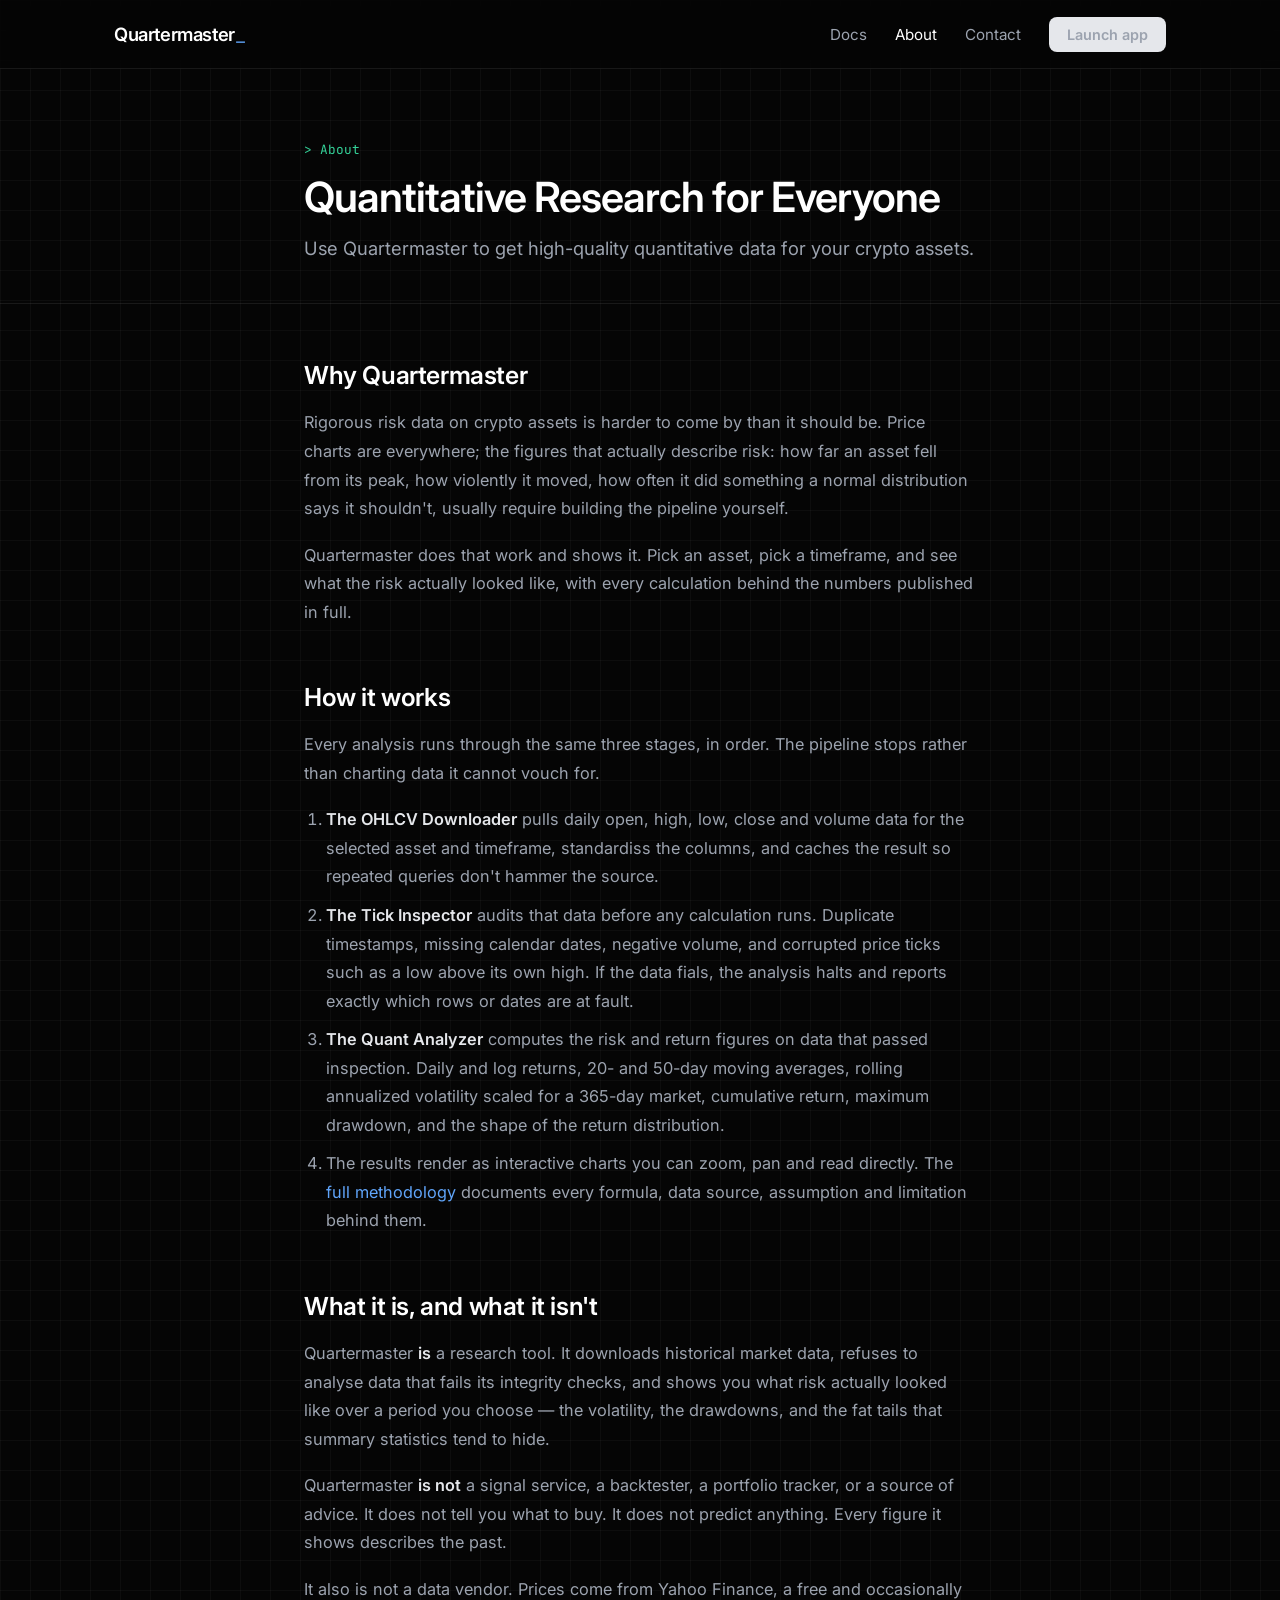
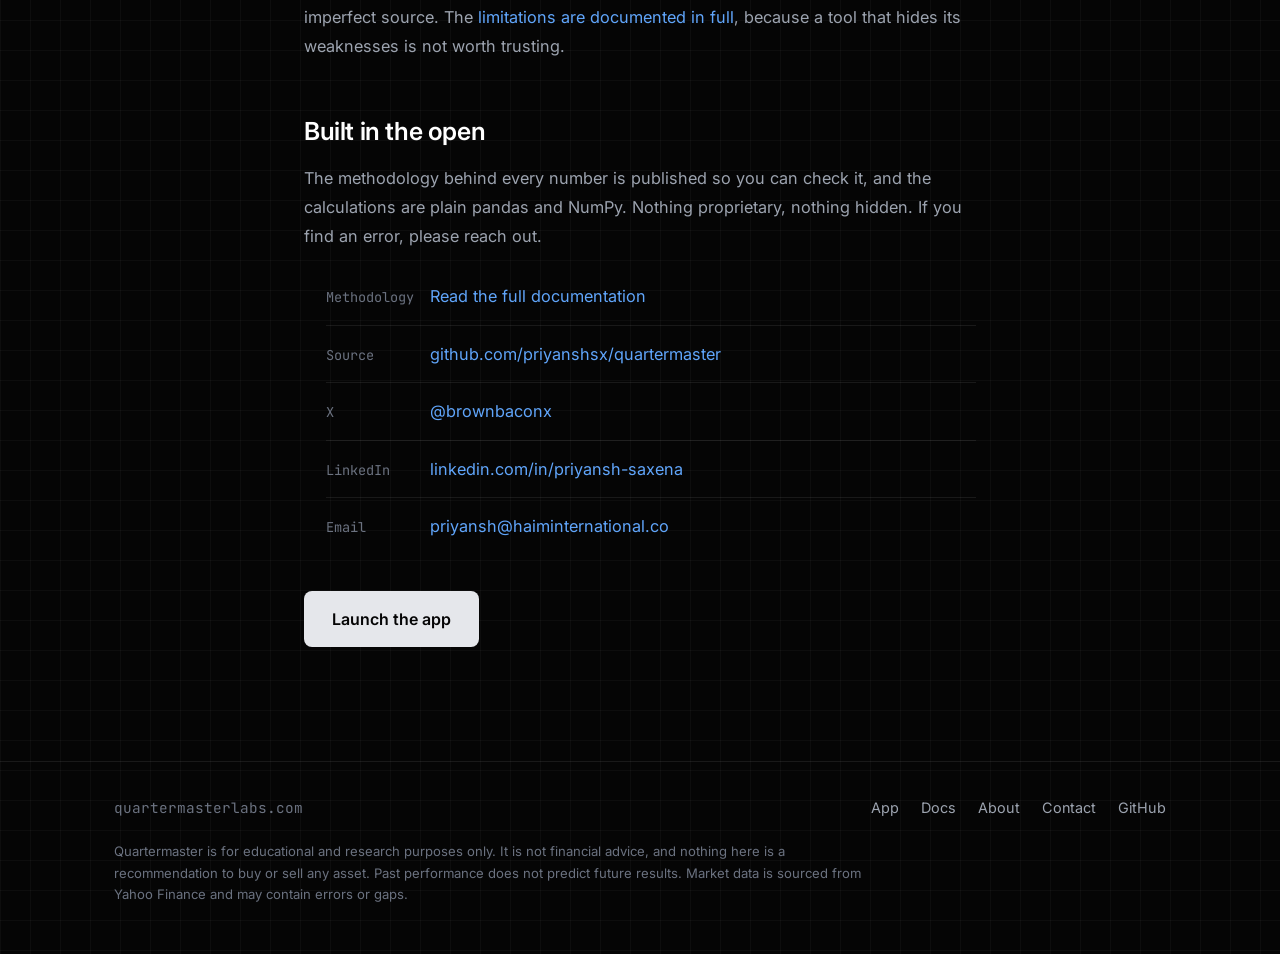
==== commit 8da04be9: "updated the about page" ====
--- a/site/about.html
+++ b/site/about.html
@@ -40,9 +40,9 @@
     <header class="page-header">
         <div class="prose">
             <p class="eyebrow">About</p>
-            <h1>Who builds this</h1>
+            <h1>Quantitative Research for Everyone</h1>
             <p class="lede">
-                Quartermaster is built and maintained by one person. Here is who, and why.
+                Use Quartermaster to get high-quality quantitative data for your crypto assets.
             </p>
         </div>
     </header>
